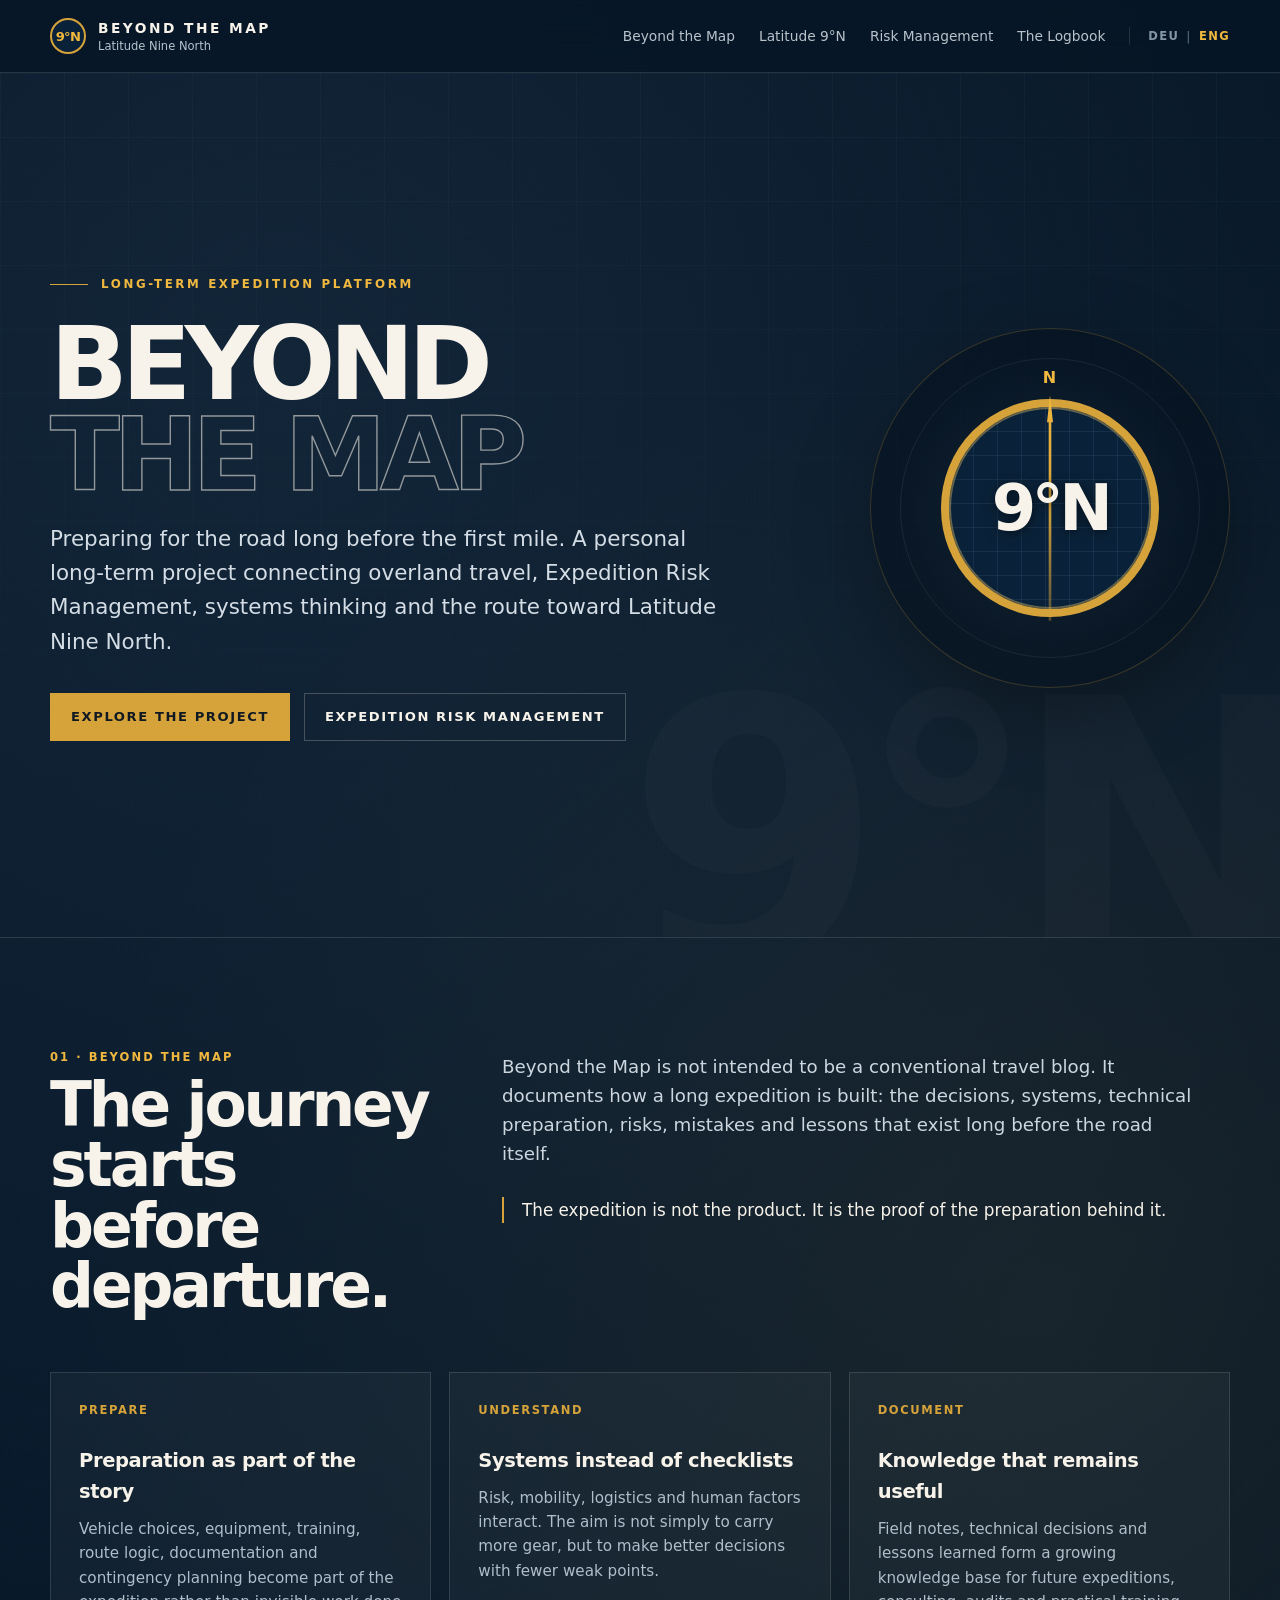
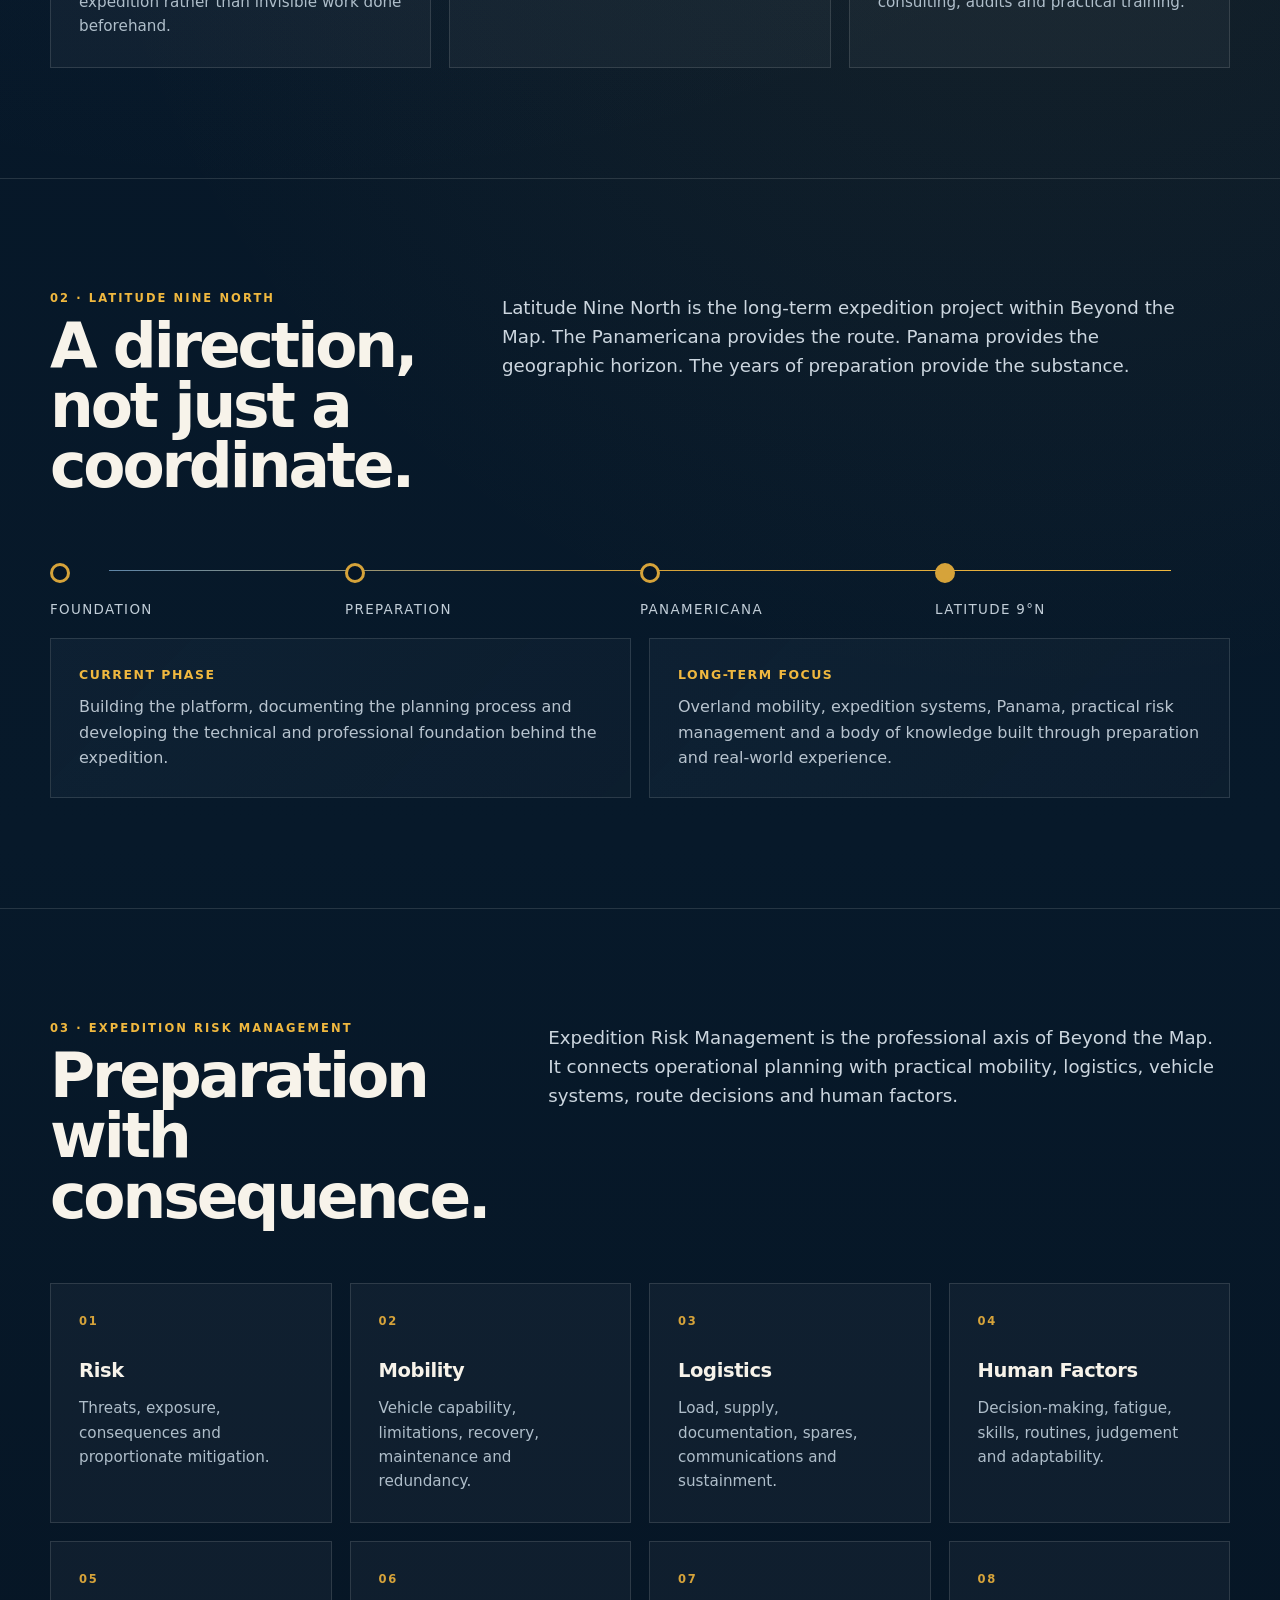
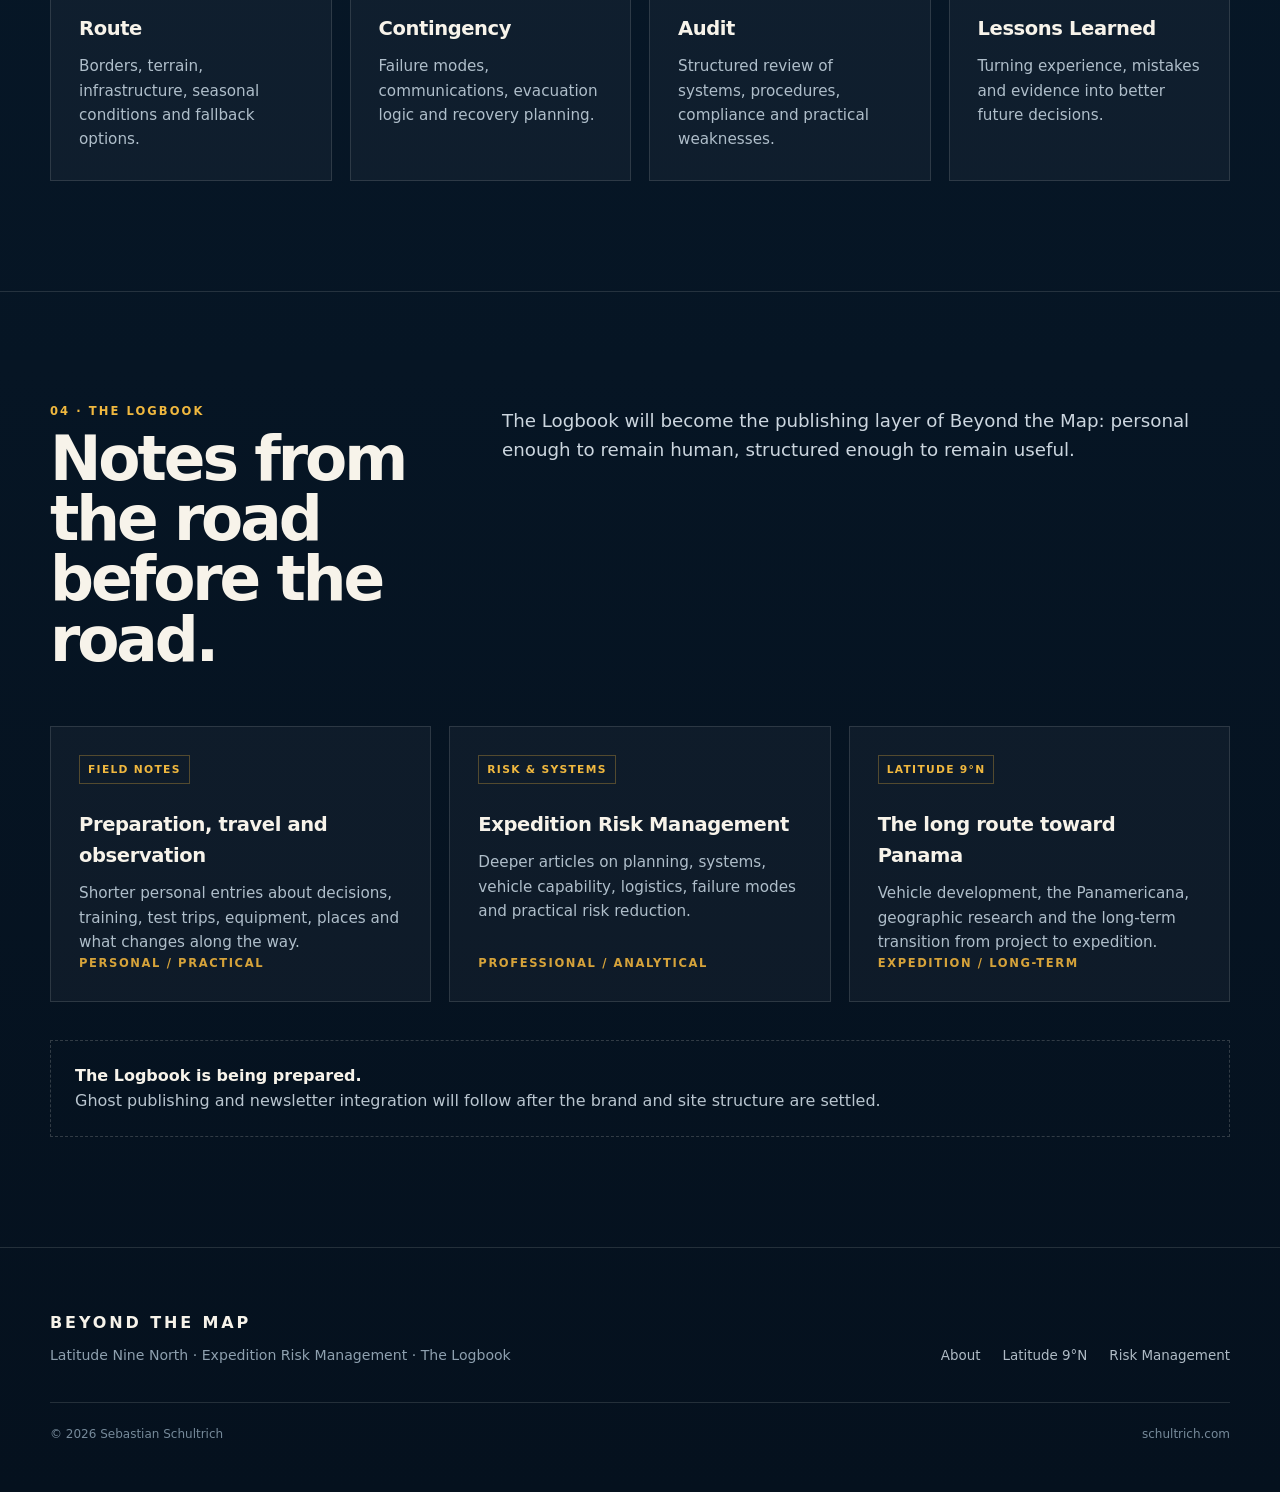
==== website/en/index.html @ 1f3957d1 "Launch multilingual website v0.3 Set German as the default language and add a complete English versi" ====
<!doctype html>
<html lang="en">
<head>
<meta charset="utf-8">
<meta name="viewport" content="width=device-width,initial-scale=1">
<meta name="description" content="Beyond the Map – Latitude Nine North. A long-term project about Expedition Risk Management, overland travel, preparation, systems and the road to Panama.">
<meta name="theme-color" content="#061525">
<title>Beyond the Map · Latitude Nine North</title>
<link rel="icon" href="../assets/icons/favicon.svg" type="image/svg+xml">
<link rel="alternate" hreflang="de" href="https://schultrich.com/">
<link rel="alternate" hreflang="en" href="https://schultrich.com/en/">
<link rel="alternate" hreflang="x-default" href="https://schultrich.com/">
<style>
:root{
  --navy:#061525; --blue:#0A2239; --blue-2:#102D49; --gold:#D6A33A;
  --gold-2:#F0B83F; --topo:#5E85A8; --white:#F7F3EA; --muted:#B8C4CF;
  --line:rgba(247,243,234,.13); --panel:rgba(255,255,255,.035);
  --shadow:0 24px 80px rgba(0,0,0,.28); --max:1180px;
}
*{box-sizing:border-box}
html{scroll-behavior:smooth}
body{margin:0;color:var(--white);background:
radial-gradient(circle at 22% 8%,rgba(94,133,168,.14),transparent 32%),
radial-gradient(circle at 82% 28%,rgba(214,163,58,.08),transparent 28%),
linear-gradient(180deg,var(--navy),#07192A 52%,#05111E);
font-family:Inter,ui-sans-serif,system-ui,-apple-system,BlinkMacSystemFont,"Segoe UI",sans-serif;
line-height:1.6;overflow-x:hidden}
a{color:inherit;text-decoration:none}
.shell{width:min(calc(100% - 40px),var(--max));margin:0 auto}
.site-header{position:sticky;top:0;z-index:20;backdrop-filter:blur(16px);
background:rgba(6,21,37,.78);border-bottom:1px solid var(--line)}
.nav{min-height:72px;display:flex;align-items:center;justify-content:space-between;gap:28px}
.brand{display:flex;align-items:center;gap:12px;min-width:max-content}
.brand-mark{width:36px;height:36px;border-radius:50%;border:2px solid var(--gold);
display:grid;place-items:center;color:var(--gold-2);font-weight:900;font-size:.82rem;
letter-spacing:-.05em;background:var(--blue)}
.brand-copy strong{display:block;font-size:.86rem;letter-spacing:.18em;text-transform:uppercase}
.brand-copy span{display:block;color:var(--muted);font-size:.72rem;margin-top:-2px}
.nav-right{display:flex;align-items:center;gap:24px}
.nav-links{display:flex;align-items:center;gap:24px;color:#D7DFE6;font-size:.86rem}
.nav-links a{opacity:.86}.nav-links a:hover{opacity:1;color:var(--gold-2)}
.lang-switch{display:flex;align-items:center;gap:7px;padding-left:18px;border-left:1px solid var(--line);
font-size:.72rem;font-weight:900;letter-spacing:.12em}
.lang-switch a{color:#8396A6}.lang-switch a:hover,.lang-switch a.active{color:var(--gold-2)}
.lang-switch span{color:#4A6073}
.hero{min-height:calc(100vh - 72px);display:grid;align-items:center;position:relative;
isolation:isolate;overflow:hidden;border-bottom:1px solid var(--line)}
.hero:before{content:"";position:absolute;inset:0;z-index:-2;background:
linear-gradient(rgba(94,133,168,.08) 1px,transparent 1px),
linear-gradient(90deg,rgba(94,133,168,.08) 1px,transparent 1px);
background-size:64px 64px;mask-image:linear-gradient(to bottom,rgba(0,0,0,.8),transparent 88%)}
.hero:after{content:"9°N";position:absolute;right:-.03em;bottom:-.23em;z-index:-1;
font-weight:900;letter-spacing:-.08em;font-size:clamp(9rem,29vw,27rem);line-height:1;
color:rgba(247,243,234,.018);user-select:none}
.hero-grid{display:grid;grid-template-columns:1.35fr .65fr;align-items:center;gap:72px;padding:92px 0 86px}
.eyebrow{display:flex;align-items:center;gap:13px;text-transform:uppercase;font-size:.74rem;
font-weight:800;letter-spacing:.22em;color:var(--gold-2)}
.eyebrow:before{content:"";width:38px;height:1px;background:var(--gold)}
h1{margin:24px 0 20px;max-width:900px;font-size:clamp(3.5rem,8vw,7.7rem);
line-height:.89;letter-spacing:-.065em;text-transform:uppercase;font-weight:900}
h1 span{display:block;color:transparent;-webkit-text-stroke:1.4px rgba(247,243,234,.56)}
.hero-lead{max-width:690px;color:#D4DDE5;font-size:clamp(1.06rem,1.7vw,1.34rem)}
.hero-actions{display:flex;gap:14px;flex-wrap:wrap;margin-top:34px}
.btn{min-height:48px;padding:0 20px;border:1px solid transparent;display:inline-flex;
align-items:center;justify-content:center;font-size:.82rem;font-weight:800;letter-spacing:.12em;
text-transform:uppercase;transition:.2s ease}
.btn-primary{background:var(--gold);color:#111A22}.btn-primary:hover{background:var(--gold-2);transform:translateY(-1px)}
.btn-ghost{border-color:rgba(247,243,234,.23);color:var(--white)}.btn-ghost:hover{border-color:var(--gold);color:var(--gold-2)}
.hero-card{justify-self:end;width:min(100%,360px);aspect-ratio:1;border:1px solid rgba(214,163,58,.22);
border-radius:50%;padding:28px;position:relative;display:grid;place-items:center;box-shadow:var(--shadow);
background:radial-gradient(circle at center,rgba(94,133,168,.12),transparent 62%),rgba(4,16,29,.54)}
.hero-card:before,.hero-card:after{content:"";position:absolute;border-radius:50%;inset:8%;
border:1px solid rgba(247,243,234,.07)} .hero-card:after{inset:22%}
.compass{position:relative;width:72%;aspect-ratio:1;border:8px solid var(--gold);border-radius:50%;
display:grid;place-items:center;color:var(--white);font-size:clamp(2.7rem,5vw,4.8rem);font-weight:900;
letter-spacing:-.07em;background:
linear-gradient(rgba(94,133,168,.14) 1px,transparent 1px),
linear-gradient(90deg,rgba(94,133,168,.14) 1px,transparent 1px),var(--blue);
background-size:24px 24px;box-shadow:0 0 0 2px rgba(240,194,90,.36) inset}
.compass:before{content:"N";position:absolute;top:-42px;color:var(--gold-2);font-size:1rem;letter-spacing:.08em}
.compass:after{content:"";position:absolute;width:6px;height:112%;
background:linear-gradient(var(--gold-2),var(--gold),rgba(214,163,58,.34));
clip-path:polygon(50% 0,100% 12%,72% 12%,72% 100%,28% 100%,28% 12%,0 12%);z-index:0}
.compass span{position:relative;z-index:1;text-shadow:0 2px 12px rgba(0,0,0,.5)}
section{padding:110px 0;border-bottom:1px solid var(--line)}
.section-head{display:grid;grid-template-columns:.7fr 1.3fr;gap:60px;margin-bottom:56px;align-items:start}
.kicker{color:var(--gold-2);text-transform:uppercase;letter-spacing:.18em;font-size:.72rem;font-weight:900}
h2{margin:9px 0 0;font-size:clamp(2.3rem,4.8vw,4.8rem);letter-spacing:-.05em;line-height:.98}
.section-intro{font-size:1.14rem;color:#CCD6DF;max-width:690px;margin:4px 0 0}
.quote{margin-top:28px;border-left:2px solid var(--gold);padding-left:18px;color:var(--white);font-size:1.05rem}
.story-grid,.risk-grid,.logbook-grid{display:grid;grid-template-columns:repeat(3,1fr);gap:18px}
.card{background:var(--panel);border:1px solid var(--line);padding:28px;min-height:220px;transition:.22s ease}
.card:hover{border-color:rgba(214,163,58,.38);background:rgba(255,255,255,.05);transform:translateY(-3px)}
.card-number{color:var(--gold);font-size:.72rem;font-weight:900;letter-spacing:.14em}
.card h3{margin:25px 0 10px;font-size:1.22rem;letter-spacing:-.02em}
.card p{margin:0;color:#AFBECA;font-size:.95rem}
.latitude{position:relative;overflow:hidden}
.latitude .route-line{margin-top:50px;display:grid;grid-template-columns:repeat(4,1fr);position:relative;gap:0}
.latitude .route-line:before{content:"";position:absolute;left:5%;right:5%;top:17px;height:1px;
background:linear-gradient(90deg,var(--topo),var(--gold),var(--gold-2))}
.waypoint{position:relative;padding-top:46px;color:#C2CED8;font-size:.84rem;letter-spacing:.1em;text-transform:uppercase}
.waypoint:before{content:"";position:absolute;top:10px;left:0;width:14px;height:14px;border-radius:50%;
background:var(--navy);border:3px solid var(--gold);z-index:2}
.waypoint:last-child:before{background:var(--gold)}
.risk-grid{grid-template-columns:repeat(4,1fr)} .risk-grid .card{min-height:180px}
.status{display:grid;grid-template-columns:1fr 1fr;gap:18px;margin-top:18px}
.status-panel{border:1px solid var(--line);padding:26px 28px;
background:linear-gradient(135deg,rgba(94,133,168,.07),rgba(255,255,255,.018))}
.status-panel strong{display:block;text-transform:uppercase;letter-spacing:.12em;font-size:.78rem;
color:var(--gold-2);margin-bottom:9px}.status-panel p{margin:0;color:#B8C4CF}
.logbook-grid .card{display:flex;flex-direction:column;justify-content:space-between;min-height:270px}
.tag{display:inline-flex;width:max-content;padding:5px 8px;border:1px solid rgba(214,163,58,.34);
color:var(--gold-2);font-size:.67rem;font-weight:800;letter-spacing:.12em;text-transform:uppercase}
.coming{margin-top:38px;padding:22px 24px;border:1px dashed rgba(247,243,234,.18);
display:flex;align-items:center;justify-content:space-between;gap:18px;color:#B9C5CF}.coming strong{color:var(--white)}
footer{padding:62px 0 48px}.footer-grid{display:grid;grid-template-columns:1.2fr .8fr;gap:40px;align-items:end}
.footer-title{font-weight:900;letter-spacing:.18em;text-transform:uppercase;font-size:1rem}
.footer-sub{margin-top:8px;color:#8EA0AF;font-size:.88rem}
.footer-links{display:flex;justify-content:flex-end;gap:22px;flex-wrap:wrap;color:#AFBBC5;font-size:.84rem}
.copyright{margin-top:36px;padding-top:22px;border-top:1px solid var(--line);color:#768A9A;font-size:.75rem;
display:flex;justify-content:space-between;gap:20px;flex-wrap:wrap}
@media(max-width:960px){
.nav-links{display:none}.hero-grid,.section-head,.footer-grid{grid-template-columns:1fr}.hero-grid{gap:42px}
.hero-card{justify-self:start;width:300px}.story-grid,.logbook-grid{grid-template-columns:1fr 1fr}
.risk-grid{grid-template-columns:1fr 1fr}.section-head{gap:20px}.footer-links{justify-content:flex-start}}
@media(max-width:620px){
.shell{width:min(calc(100% - 28px),var(--max))}.hero-grid{padding:68px 0}h1{font-size:3.6rem}.hero-card{width:230px}
.story-grid,.logbook-grid,.risk-grid,.status{grid-template-columns:1fr}.latitude .route-line{grid-template-columns:1fr;gap:18px}
.latitude .route-line:before{left:6px;right:auto;top:0;bottom:0;width:1px;height:auto;
background:linear-gradient(var(--topo),var(--gold),var(--gold-2))}
.waypoint{padding:0 0 0 36px;min-height:44px}.waypoint:before{left:0;top:3px}
section{padding:82px 0}.coming{align-items:flex-start;flex-direction:column}
.brand-copy span{display:none}.nav{gap:10px}.lang-switch{padding-left:10px}}
</style>
</head>
<body>
<header class="site-header"><div class="shell nav">
<a class="brand" href="#top" aria-label="Beyond the Map">
<div class="brand-mark">9°N</div><div class="brand-copy"><strong>Beyond the Map</strong><span>Latitude Nine North</span></div></a>
<div class="nav-right">
<nav class="nav-links">
<a href="#beyond">Beyond the Map</a><a href="#latitude">Latitude 9°N</a>
<a href="#risk">Risk Management</a><a href="#logbook">The Logbook</a>
</nav>
<div class="lang-switch" aria-label="Language">
<a class="" href="../">DEU</a><span>|</span>
<a class="active" href="./">ENG</a>
</div></div></div></header>

<main id="top">
<section class="hero"><div class="shell hero-grid">
<div><div class="eyebrow">Long-term expedition platform</div><h1>Beyond <span>the Map</span></h1>
<p class="hero-lead">Preparing for the road long before the first mile. A personal long-term project connecting overland travel, Expedition Risk Management, systems thinking and the route toward Latitude Nine North.</p><div class="hero-actions">
<a class="btn btn-primary" href="#latitude">Explore the project</a>
<a class="btn btn-ghost" href="#risk">Expedition Risk Management</a></div></div>
<div class="hero-card" aria-hidden="true"><div class="compass"><span>9°N</span></div></div>
</div></section>

<section id="beyond"><div class="shell">
<div class="section-head"><div><div class="kicker">01 · Beyond the Map</div><h2>The journey starts before departure.</h2></div>
<div><p class="section-intro">Beyond the Map is not intended to be a conventional travel blog. It documents how a long expedition is built: the decisions, systems, technical preparation, risks, mistakes and lessons that exist long before the road itself.</p><div class="quote">The expedition is not the product. It is the proof of the preparation behind it.</div></div></div>
<div class="story-grid"><article class="card"><div class="card-number">PREPARE</div><h3>Preparation as part of the story</h3><p>Vehicle choices, equipment, training, route logic, documentation and contingency planning become part of the expedition rather than invisible work done beforehand.</p></article>
<article class="card"><div class="card-number">UNDERSTAND</div><h3>Systems instead of checklists</h3><p>Risk, mobility, logistics and human factors interact. The aim is not simply to carry more gear, but to make better decisions with fewer weak points.</p></article>
<article class="card"><div class="card-number">DOCUMENT</div><h3>Knowledge that remains useful</h3><p>Field notes, technical decisions and lessons learned form a growing knowledge base for future expeditions, consulting, audits and practical training.</p></article></div></div></section>

<section id="latitude" class="latitude"><div class="shell">
<div class="section-head"><div><div class="kicker">02 · Latitude Nine North</div><h2>A direction, not just a coordinate.</h2></div>
<div><p class="section-intro">Latitude Nine North is the long-term expedition project within Beyond the Map. The Panamericana provides the route. Panama provides the geographic horizon. The years of preparation provide the substance.</p></div></div>
<div class="route-line"><div class="waypoint">Foundation</div>
<div class="waypoint">Preparation</div>
<div class="waypoint">Panamericana</div>
<div class="waypoint">Latitude 9°N</div></div>
<div class="status"><div class="status-panel"><strong>Current phase</strong><p>Building the platform, documenting the planning process and developing the technical and professional foundation behind the expedition.</p></div>
<div class="status-panel"><strong>Long-term focus</strong><p>Overland mobility, expedition systems, Panama, practical risk management and a body of knowledge built through preparation and real-world experience.</p></div></div>
</div></section>

<section id="risk"><div class="shell">
<div class="section-head"><div><div class="kicker">03 · Expedition Risk Management</div><h2>Preparation with consequence.</h2></div>
<div><p class="section-intro">Expedition Risk Management is the professional axis of Beyond the Map. It connects operational planning with practical mobility, logistics, vehicle systems, route decisions and human factors.</p></div></div>
<div class="risk-grid"><article class="card"><div class="card-number">01</div><h3>Risk</h3><p>Threats, exposure, consequences and proportionate mitigation.</p></article>
<article class="card"><div class="card-number">02</div><h3>Mobility</h3><p>Vehicle capability, limitations, recovery, maintenance and redundancy.</p></article>
<article class="card"><div class="card-number">03</div><h3>Logistics</h3><p>Load, supply, documentation, spares, communications and sustainment.</p></article>
<article class="card"><div class="card-number">04</div><h3>Human Factors</h3><p>Decision-making, fatigue, skills, routines, judgement and adaptability.</p></article>
<article class="card"><div class="card-number">05</div><h3>Route</h3><p>Borders, terrain, infrastructure, seasonal conditions and fallback options.</p></article>
<article class="card"><div class="card-number">06</div><h3>Contingency</h3><p>Failure modes, communications, evacuation logic and recovery planning.</p></article>
<article class="card"><div class="card-number">07</div><h3>Audit</h3><p>Structured review of systems, procedures, compliance and practical weaknesses.</p></article>
<article class="card"><div class="card-number">08</div><h3>Lessons Learned</h3><p>Turning experience, mistakes and evidence into better future decisions.</p></article></div></div></section>

<section id="logbook"><div class="shell">
<div class="section-head"><div><div class="kicker">04 · The Logbook</div><h2>Notes from the road before the road.</h2></div>
<div><p class="section-intro">The Logbook will become the publishing layer of Beyond the Map: personal enough to remain human, structured enough to remain useful.</p></div></div>
<div class="logbook-grid"><article class="card"><div><span class="tag">Field Notes</span><h3>Preparation, travel and observation</h3><p>Shorter personal entries about decisions, training, test trips, equipment, places and what changes along the way.</p></div><div class="card-number">PERSONAL / PRACTICAL</div></article>
<article class="card"><div><span class="tag">Risk & Systems</span><h3>Expedition Risk Management</h3><p>Deeper articles on planning, systems, vehicle capability, logistics, failure modes and practical risk reduction.</p></div><div class="card-number">PROFESSIONAL / ANALYTICAL</div></article>
<article class="card"><div><span class="tag">Latitude 9°N</span><h3>The long route toward Panama</h3><p>Vehicle development, the Panamericana, geographic research and the long-term transition from project to expedition.</p></div><div class="card-number">EXPEDITION / LONG-TERM</div></article></div>
<div class="coming"><div><strong>The Logbook is being prepared.</strong><br>Ghost publishing and newsletter integration will follow after the brand and site structure are settled.</div></div>
</div></section>
</main>

<footer><div class="shell"><div class="footer-grid">
<div><div class="footer-title">Beyond the Map</div><div class="footer-sub">Latitude Nine North · Expedition Risk Management · The Logbook</div></div>
<div class="footer-links"><a href="#beyond">About</a><a href="#latitude">Latitude 9°N</a><a href="#risk">Risk Management</a></div>
</div><div class="copyright"><span>© 2026 Sebastian Schultrich</span><span>schultrich.com</span></div></div></footer>
</body>
</html>
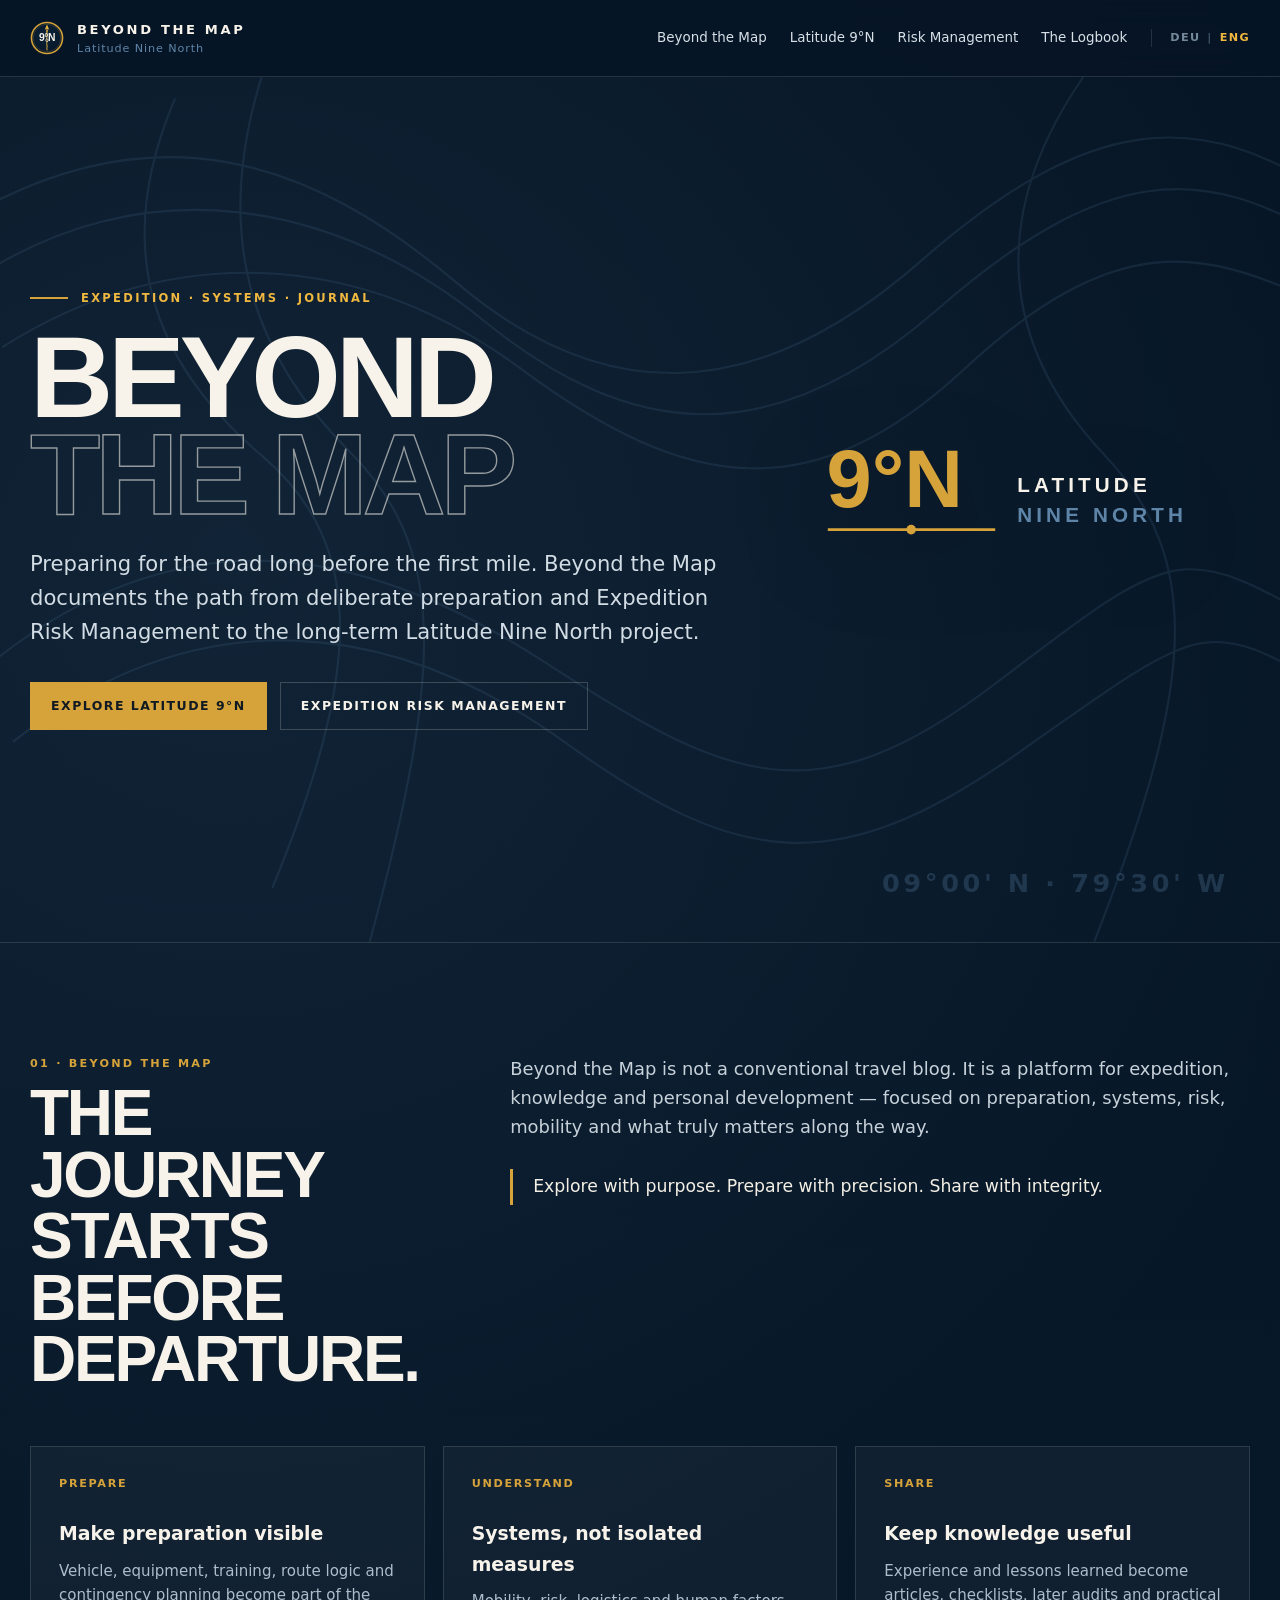
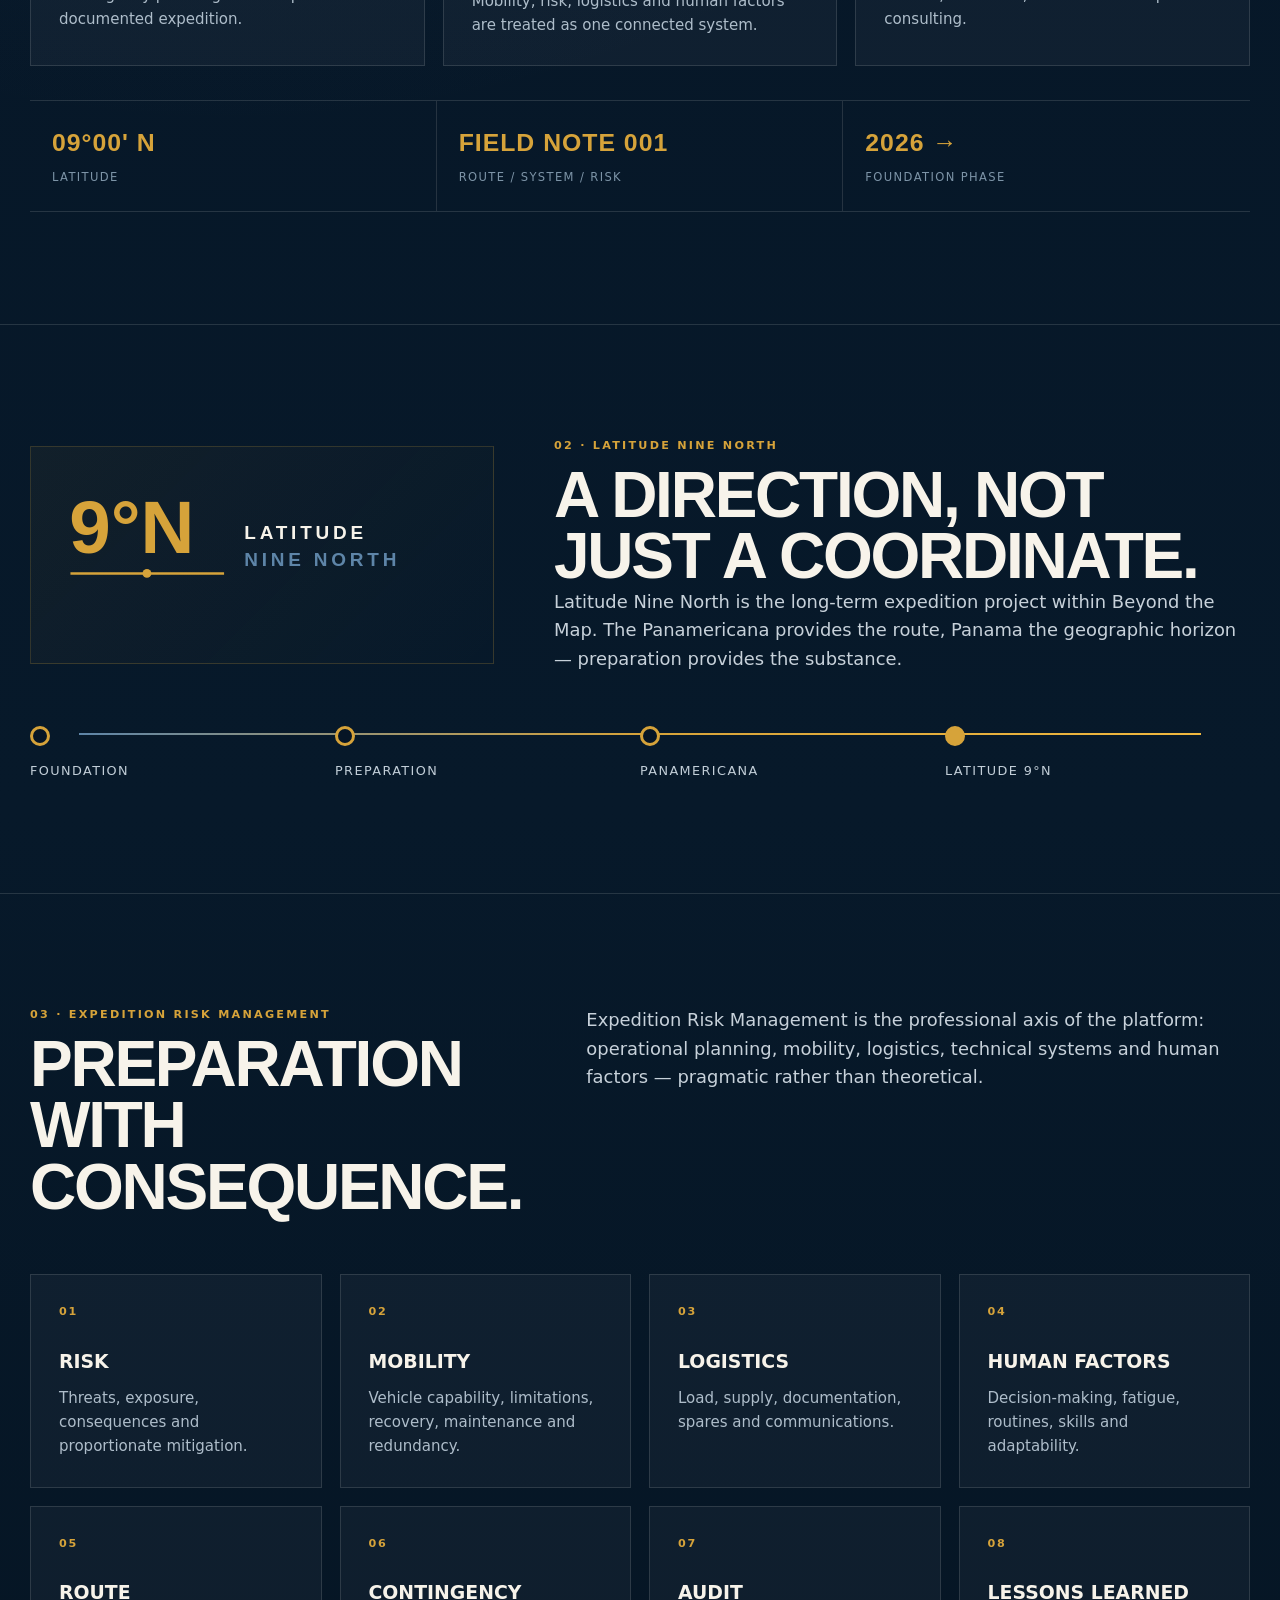
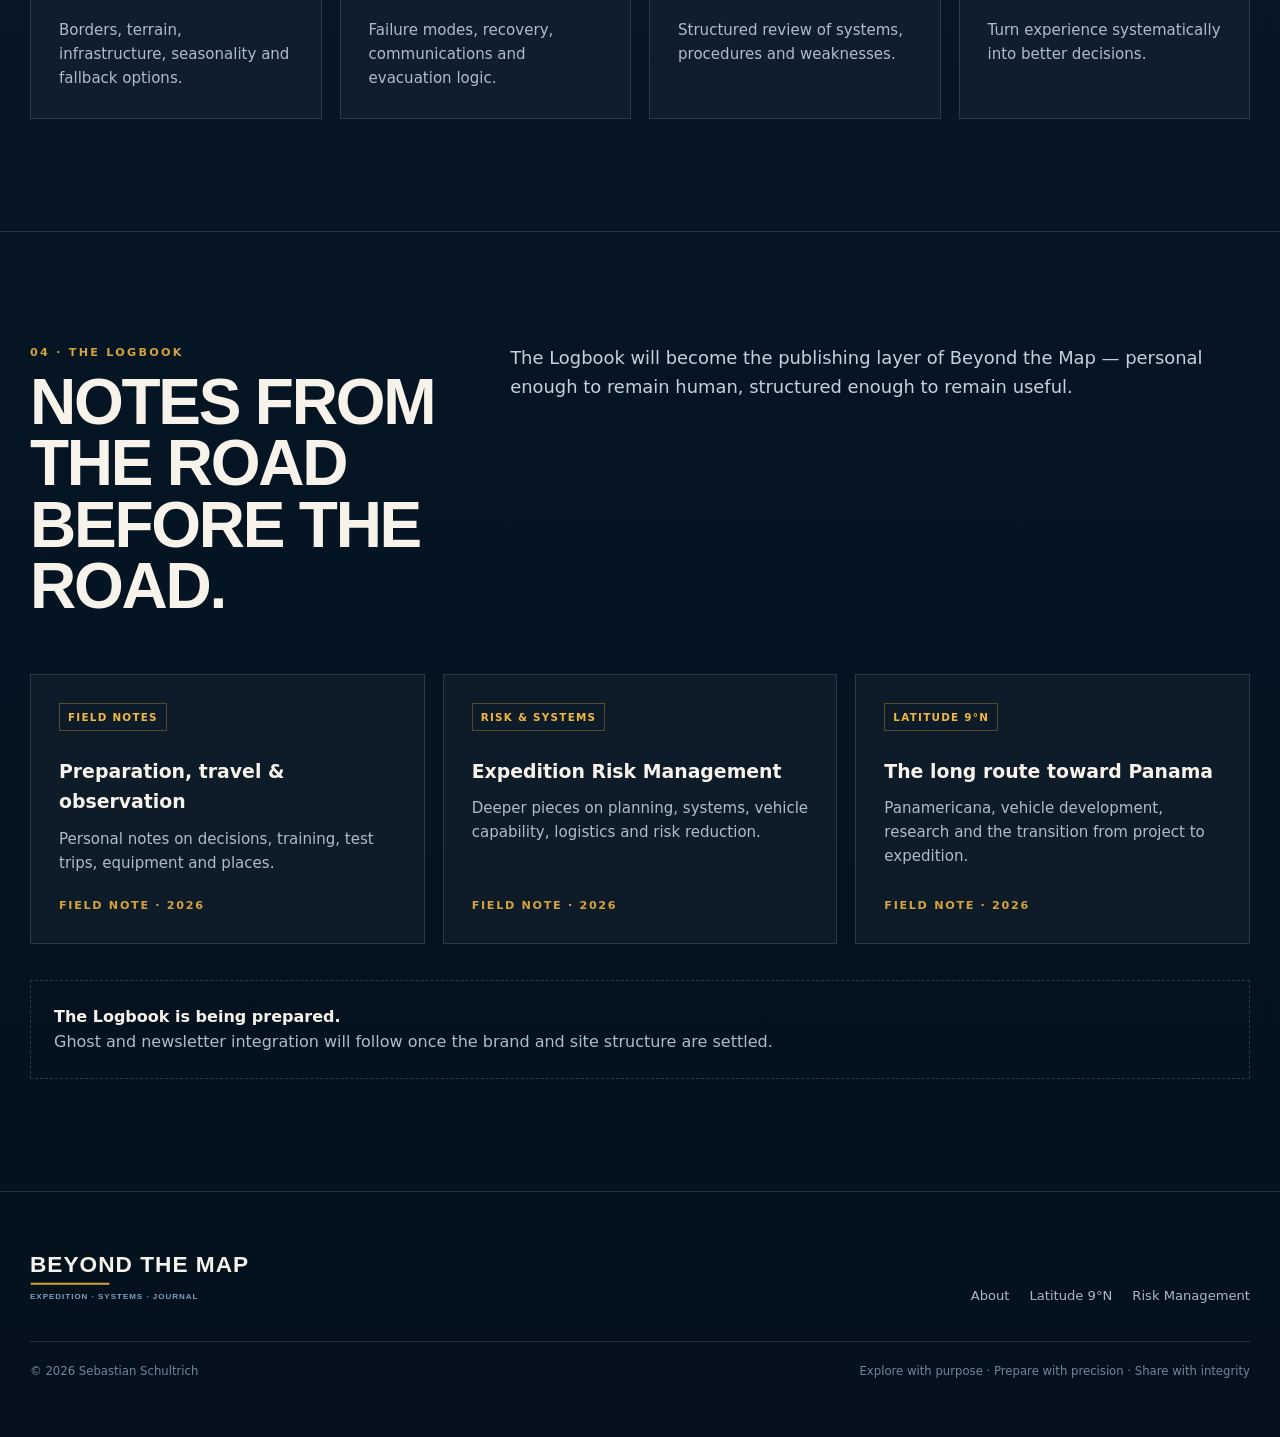
==== commit e328e523: "Launch Beyond the Map website v0.4.2 Apply multilingual brand design, Latitude Nine North identity, " ====
--- a/website/en/index.html
+++ b/website/en/index.html
@@ -1,204 +1,22 @@
-<!doctype html>
-<html lang="en">
-<head>
-<meta charset="utf-8">
-<meta name="viewport" content="width=device-width,initial-scale=1">
-<meta name="description" content="Beyond the Map – Latitude Nine North. A long-term project about Expedition Risk Management, overland travel, preparation, systems and the road to Panama.">
-<meta name="theme-color" content="#061525">
+<!doctype html><html lang="en"><head>
+<meta charset="utf-8"><meta name="viewport" content="width=device-width,initial-scale=1">
+<meta name="theme-color" content="#061525"><meta name="description" content="Beyond the Map · Latitude Nine North · Expedition Risk Management">
 <title>Beyond the Map · Latitude Nine North</title>
 <link rel="icon" href="../assets/icons/favicon.svg" type="image/svg+xml">
-<link rel="alternate" hreflang="de" href="https://schultrich.com/">
-<link rel="alternate" hreflang="en" href="https://schultrich.com/en/">
-<link rel="alternate" hreflang="x-default" href="https://schultrich.com/">
-<style>
-:root{
-  --navy:#061525; --blue:#0A2239; --blue-2:#102D49; --gold:#D6A33A;
-  --gold-2:#F0B83F; --topo:#5E85A8; --white:#F7F3EA; --muted:#B8C4CF;
-  --line:rgba(247,243,234,.13); --panel:rgba(255,255,255,.035);
-  --shadow:0 24px 80px rgba(0,0,0,.28); --max:1180px;
-}
-*{box-sizing:border-box}
-html{scroll-behavior:smooth}
-body{margin:0;color:var(--white);background:
-radial-gradient(circle at 22% 8%,rgba(94,133,168,.14),transparent 32%),
-radial-gradient(circle at 82% 28%,rgba(214,163,58,.08),transparent 28%),
-linear-gradient(180deg,var(--navy),#07192A 52%,#05111E);
-font-family:Inter,ui-sans-serif,system-ui,-apple-system,BlinkMacSystemFont,"Segoe UI",sans-serif;
-line-height:1.6;overflow-x:hidden}
-a{color:inherit;text-decoration:none}
-.shell{width:min(calc(100% - 40px),var(--max));margin:0 auto}
-.site-header{position:sticky;top:0;z-index:20;backdrop-filter:blur(16px);
-background:rgba(6,21,37,.78);border-bottom:1px solid var(--line)}
-.nav{min-height:72px;display:flex;align-items:center;justify-content:space-between;gap:28px}
-.brand{display:flex;align-items:center;gap:12px;min-width:max-content}
-.brand-mark{width:36px;height:36px;border-radius:50%;border:2px solid var(--gold);
-display:grid;place-items:center;color:var(--gold-2);font-weight:900;font-size:.82rem;
-letter-spacing:-.05em;background:var(--blue)}
-.brand-copy strong{display:block;font-size:.86rem;letter-spacing:.18em;text-transform:uppercase}
-.brand-copy span{display:block;color:var(--muted);font-size:.72rem;margin-top:-2px}
-.nav-right{display:flex;align-items:center;gap:24px}
-.nav-links{display:flex;align-items:center;gap:24px;color:#D7DFE6;font-size:.86rem}
-.nav-links a{opacity:.86}.nav-links a:hover{opacity:1;color:var(--gold-2)}
-.lang-switch{display:flex;align-items:center;gap:7px;padding-left:18px;border-left:1px solid var(--line);
-font-size:.72rem;font-weight:900;letter-spacing:.12em}
-.lang-switch a{color:#8396A6}.lang-switch a:hover,.lang-switch a.active{color:var(--gold-2)}
-.lang-switch span{color:#4A6073}
-.hero{min-height:calc(100vh - 72px);display:grid;align-items:center;position:relative;
-isolation:isolate;overflow:hidden;border-bottom:1px solid var(--line)}
-.hero:before{content:"";position:absolute;inset:0;z-index:-2;background:
-linear-gradient(rgba(94,133,168,.08) 1px,transparent 1px),
-linear-gradient(90deg,rgba(94,133,168,.08) 1px,transparent 1px);
-background-size:64px 64px;mask-image:linear-gradient(to bottom,rgba(0,0,0,.8),transparent 88%)}
-.hero:after{content:"9°N";position:absolute;right:-.03em;bottom:-.23em;z-index:-1;
-font-weight:900;letter-spacing:-.08em;font-size:clamp(9rem,29vw,27rem);line-height:1;
-color:rgba(247,243,234,.018);user-select:none}
-.hero-grid{display:grid;grid-template-columns:1.35fr .65fr;align-items:center;gap:72px;padding:92px 0 86px}
-.eyebrow{display:flex;align-items:center;gap:13px;text-transform:uppercase;font-size:.74rem;
-font-weight:800;letter-spacing:.22em;color:var(--gold-2)}
-.eyebrow:before{content:"";width:38px;height:1px;background:var(--gold)}
-h1{margin:24px 0 20px;max-width:900px;font-size:clamp(3.5rem,8vw,7.7rem);
-line-height:.89;letter-spacing:-.065em;text-transform:uppercase;font-weight:900}
-h1 span{display:block;color:transparent;-webkit-text-stroke:1.4px rgba(247,243,234,.56)}
-.hero-lead{max-width:690px;color:#D4DDE5;font-size:clamp(1.06rem,1.7vw,1.34rem)}
-.hero-actions{display:flex;gap:14px;flex-wrap:wrap;margin-top:34px}
-.btn{min-height:48px;padding:0 20px;border:1px solid transparent;display:inline-flex;
-align-items:center;justify-content:center;font-size:.82rem;font-weight:800;letter-spacing:.12em;
-text-transform:uppercase;transition:.2s ease}
-.btn-primary{background:var(--gold);color:#111A22}.btn-primary:hover{background:var(--gold-2);transform:translateY(-1px)}
-.btn-ghost{border-color:rgba(247,243,234,.23);color:var(--white)}.btn-ghost:hover{border-color:var(--gold);color:var(--gold-2)}
-.hero-card{justify-self:end;width:min(100%,360px);aspect-ratio:1;border:1px solid rgba(214,163,58,.22);
-border-radius:50%;padding:28px;position:relative;display:grid;place-items:center;box-shadow:var(--shadow);
-background:radial-gradient(circle at center,rgba(94,133,168,.12),transparent 62%),rgba(4,16,29,.54)}
-.hero-card:before,.hero-card:after{content:"";position:absolute;border-radius:50%;inset:8%;
-border:1px solid rgba(247,243,234,.07)} .hero-card:after{inset:22%}
-.compass{position:relative;width:72%;aspect-ratio:1;border:8px solid var(--gold);border-radius:50%;
-display:grid;place-items:center;color:var(--white);font-size:clamp(2.7rem,5vw,4.8rem);font-weight:900;
-letter-spacing:-.07em;background:
-linear-gradient(rgba(94,133,168,.14) 1px,transparent 1px),
-linear-gradient(90deg,rgba(94,133,168,.14) 1px,transparent 1px),var(--blue);
-background-size:24px 24px;box-shadow:0 0 0 2px rgba(240,194,90,.36) inset}
-.compass:before{content:"N";position:absolute;top:-42px;color:var(--gold-2);font-size:1rem;letter-spacing:.08em}
-.compass:after{content:"";position:absolute;width:6px;height:112%;
-background:linear-gradient(var(--gold-2),var(--gold),rgba(214,163,58,.34));
-clip-path:polygon(50% 0,100% 12%,72% 12%,72% 100%,28% 100%,28% 12%,0 12%);z-index:0}
-.compass span{position:relative;z-index:1;text-shadow:0 2px 12px rgba(0,0,0,.5)}
-section{padding:110px 0;border-bottom:1px solid var(--line)}
-.section-head{display:grid;grid-template-columns:.7fr 1.3fr;gap:60px;margin-bottom:56px;align-items:start}
-.kicker{color:var(--gold-2);text-transform:uppercase;letter-spacing:.18em;font-size:.72rem;font-weight:900}
-h2{margin:9px 0 0;font-size:clamp(2.3rem,4.8vw,4.8rem);letter-spacing:-.05em;line-height:.98}
-.section-intro{font-size:1.14rem;color:#CCD6DF;max-width:690px;margin:4px 0 0}
-.quote{margin-top:28px;border-left:2px solid var(--gold);padding-left:18px;color:var(--white);font-size:1.05rem}
-.story-grid,.risk-grid,.logbook-grid{display:grid;grid-template-columns:repeat(3,1fr);gap:18px}
-.card{background:var(--panel);border:1px solid var(--line);padding:28px;min-height:220px;transition:.22s ease}
-.card:hover{border-color:rgba(214,163,58,.38);background:rgba(255,255,255,.05);transform:translateY(-3px)}
-.card-number{color:var(--gold);font-size:.72rem;font-weight:900;letter-spacing:.14em}
-.card h3{margin:25px 0 10px;font-size:1.22rem;letter-spacing:-.02em}
-.card p{margin:0;color:#AFBECA;font-size:.95rem}
-.latitude{position:relative;overflow:hidden}
-.latitude .route-line{margin-top:50px;display:grid;grid-template-columns:repeat(4,1fr);position:relative;gap:0}
-.latitude .route-line:before{content:"";position:absolute;left:5%;right:5%;top:17px;height:1px;
-background:linear-gradient(90deg,var(--topo),var(--gold),var(--gold-2))}
-.waypoint{position:relative;padding-top:46px;color:#C2CED8;font-size:.84rem;letter-spacing:.1em;text-transform:uppercase}
-.waypoint:before{content:"";position:absolute;top:10px;left:0;width:14px;height:14px;border-radius:50%;
-background:var(--navy);border:3px solid var(--gold);z-index:2}
-.waypoint:last-child:before{background:var(--gold)}
-.risk-grid{grid-template-columns:repeat(4,1fr)} .risk-grid .card{min-height:180px}
-.status{display:grid;grid-template-columns:1fr 1fr;gap:18px;margin-top:18px}
-.status-panel{border:1px solid var(--line);padding:26px 28px;
-background:linear-gradient(135deg,rgba(94,133,168,.07),rgba(255,255,255,.018))}
-.status-panel strong{display:block;text-transform:uppercase;letter-spacing:.12em;font-size:.78rem;
-color:var(--gold-2);margin-bottom:9px}.status-panel p{margin:0;color:#B8C4CF}
-.logbook-grid .card{display:flex;flex-direction:column;justify-content:space-between;min-height:270px}
-.tag{display:inline-flex;width:max-content;padding:5px 8px;border:1px solid rgba(214,163,58,.34);
-color:var(--gold-2);font-size:.67rem;font-weight:800;letter-spacing:.12em;text-transform:uppercase}
-.coming{margin-top:38px;padding:22px 24px;border:1px dashed rgba(247,243,234,.18);
-display:flex;align-items:center;justify-content:space-between;gap:18px;color:#B9C5CF}.coming strong{color:var(--white)}
-footer{padding:62px 0 48px}.footer-grid{display:grid;grid-template-columns:1.2fr .8fr;gap:40px;align-items:end}
-.footer-title{font-weight:900;letter-spacing:.18em;text-transform:uppercase;font-size:1rem}
-.footer-sub{margin-top:8px;color:#8EA0AF;font-size:.88rem}
-.footer-links{display:flex;justify-content:flex-end;gap:22px;flex-wrap:wrap;color:#AFBBC5;font-size:.84rem}
-.copyright{margin-top:36px;padding-top:22px;border-top:1px solid var(--line);color:#768A9A;font-size:.75rem;
-display:flex;justify-content:space-between;gap:20px;flex-wrap:wrap}
-@media(max-width:960px){
-.nav-links{display:none}.hero-grid,.section-head,.footer-grid{grid-template-columns:1fr}.hero-grid{gap:42px}
-.hero-card{justify-self:start;width:300px}.story-grid,.logbook-grid{grid-template-columns:1fr 1fr}
-.risk-grid{grid-template-columns:1fr 1fr}.section-head{gap:20px}.footer-links{justify-content:flex-start}}
-@media(max-width:620px){
-.shell{width:min(calc(100% - 28px),var(--max))}.hero-grid{padding:68px 0}h1{font-size:3.6rem}.hero-card{width:230px}
-.story-grid,.logbook-grid,.risk-grid,.status{grid-template-columns:1fr}.latitude .route-line{grid-template-columns:1fr;gap:18px}
-.latitude .route-line:before{left:6px;right:auto;top:0;bottom:0;width:1px;height:auto;
-background:linear-gradient(var(--topo),var(--gold),var(--gold-2))}
-.waypoint{padding:0 0 0 36px;min-height:44px}.waypoint:before{left:0;top:3px}
-section{padding:82px 0}.coming{align-items:flex-start;flex-direction:column}
-.brand-copy span{display:none}.nav{gap:10px}.lang-switch{padding-left:10px}}
-</style>
-</head>
-<body>
+<link rel="stylesheet" href="../assets/css/style.css">
+<link rel="alternate" hreflang="de" href="https://schultrich.com/"><link rel="alternate" hreflang="en" href="https://schultrich.com/en/"><link rel="alternate" hreflang="x-default" href="https://schultrich.com/">
+</head><body>
 <header class="site-header"><div class="shell nav">
-<a class="brand" href="#top" aria-label="Beyond the Map">
-<div class="brand-mark">9°N</div><div class="brand-copy"><strong>Beyond the Map</strong><span>Latitude Nine North</span></div></a>
-<div class="nav-right">
-<nav class="nav-links">
-<a href="#beyond">Beyond the Map</a><a href="#latitude">Latitude 9°N</a>
-<a href="#risk">Risk Management</a><a href="#logbook">The Logbook</a>
-</nav>
-<div class="lang-switch" aria-label="Language">
-<a class="" href="../">DEU</a><span>|</span>
-<a class="active" href="./">ENG</a>
-</div></div></div></header>
-
+<a class="brand-mini" href="#top"><img src="../assets/icons/favicon.svg" alt=""><div><strong>BEYOND THE MAP</strong><small>Latitude Nine North</small></div></a>
+<div class="nav-right"><nav class="nav-links"><a href="#beyond">Beyond the Map</a><a href="#latitude">Latitude 9°N</a><a href="#risk">Risk Management</a><a href="#logbook">The Logbook</a></nav>
+<div class="lang"><a class="" href="../">DEU</a><span>|</span><a class="active" href="./">ENG</a></div></div>
+</div></header>
 <main id="top">
-<section class="hero"><div class="shell hero-grid">
-<div><div class="eyebrow">Long-term expedition platform</div><h1>Beyond <span>the Map</span></h1>
-<p class="hero-lead">Preparing for the road long before the first mile. A personal long-term project connecting overland travel, Expedition Risk Management, systems thinking and the route toward Latitude Nine North.</p><div class="hero-actions">
-<a class="btn btn-primary" href="#latitude">Explore the project</a>
-<a class="btn btn-ghost" href="#risk">Expedition Risk Management</a></div></div>
-<div class="hero-card" aria-hidden="true"><div class="compass"><span>9°N</span></div></div>
-</div></section>
-
-<section id="beyond"><div class="shell">
-<div class="section-head"><div><div class="kicker">01 · Beyond the Map</div><h2>The journey starts before departure.</h2></div>
-<div><p class="section-intro">Beyond the Map is not intended to be a conventional travel blog. It documents how a long expedition is built: the decisions, systems, technical preparation, risks, mistakes and lessons that exist long before the road itself.</p><div class="quote">The expedition is not the product. It is the proof of the preparation behind it.</div></div></div>
-<div class="story-grid"><article class="card"><div class="card-number">PREPARE</div><h3>Preparation as part of the story</h3><p>Vehicle choices, equipment, training, route logic, documentation and contingency planning become part of the expedition rather than invisible work done beforehand.</p></article>
-<article class="card"><div class="card-number">UNDERSTAND</div><h3>Systems instead of checklists</h3><p>Risk, mobility, logistics and human factors interact. The aim is not simply to carry more gear, but to make better decisions with fewer weak points.</p></article>
-<article class="card"><div class="card-number">DOCUMENT</div><h3>Knowledge that remains useful</h3><p>Field notes, technical decisions and lessons learned form a growing knowledge base for future expeditions, consulting, audits and practical training.</p></article></div></div></section>
-
-<section id="latitude" class="latitude"><div class="shell">
-<div class="section-head"><div><div class="kicker">02 · Latitude Nine North</div><h2>A direction, not just a coordinate.</h2></div>
-<div><p class="section-intro">Latitude Nine North is the long-term expedition project within Beyond the Map. The Panamericana provides the route. Panama provides the geographic horizon. The years of preparation provide the substance.</p></div></div>
-<div class="route-line"><div class="waypoint">Foundation</div>
-<div class="waypoint">Preparation</div>
-<div class="waypoint">Panamericana</div>
-<div class="waypoint">Latitude 9°N</div></div>
-<div class="status"><div class="status-panel"><strong>Current phase</strong><p>Building the platform, documenting the planning process and developing the technical and professional foundation behind the expedition.</p></div>
-<div class="status-panel"><strong>Long-term focus</strong><p>Overland mobility, expedition systems, Panama, practical risk management and a body of knowledge built through preparation and real-world experience.</p></div></div>
-</div></section>
-
-<section id="risk"><div class="shell">
-<div class="section-head"><div><div class="kicker">03 · Expedition Risk Management</div><h2>Preparation with consequence.</h2></div>
-<div><p class="section-intro">Expedition Risk Management is the professional axis of Beyond the Map. It connects operational planning with practical mobility, logistics, vehicle systems, route decisions and human factors.</p></div></div>
-<div class="risk-grid"><article class="card"><div class="card-number">01</div><h3>Risk</h3><p>Threats, exposure, consequences and proportionate mitigation.</p></article>
-<article class="card"><div class="card-number">02</div><h3>Mobility</h3><p>Vehicle capability, limitations, recovery, maintenance and redundancy.</p></article>
-<article class="card"><div class="card-number">03</div><h3>Logistics</h3><p>Load, supply, documentation, spares, communications and sustainment.</p></article>
-<article class="card"><div class="card-number">04</div><h3>Human Factors</h3><p>Decision-making, fatigue, skills, routines, judgement and adaptability.</p></article>
-<article class="card"><div class="card-number">05</div><h3>Route</h3><p>Borders, terrain, infrastructure, seasonal conditions and fallback options.</p></article>
-<article class="card"><div class="card-number">06</div><h3>Contingency</h3><p>Failure modes, communications, evacuation logic and recovery planning.</p></article>
-<article class="card"><div class="card-number">07</div><h3>Audit</h3><p>Structured review of systems, procedures, compliance and practical weaknesses.</p></article>
-<article class="card"><div class="card-number">08</div><h3>Lessons Learned</h3><p>Turning experience, mistakes and evidence into better future decisions.</p></article></div></div></section>
-
-<section id="logbook"><div class="shell">
-<div class="section-head"><div><div class="kicker">04 · The Logbook</div><h2>Notes from the road before the road.</h2></div>
-<div><p class="section-intro">The Logbook will become the publishing layer of Beyond the Map: personal enough to remain human, structured enough to remain useful.</p></div></div>
-<div class="logbook-grid"><article class="card"><div><span class="tag">Field Notes</span><h3>Preparation, travel and observation</h3><p>Shorter personal entries about decisions, training, test trips, equipment, places and what changes along the way.</p></div><div class="card-number">PERSONAL / PRACTICAL</div></article>
-<article class="card"><div><span class="tag">Risk & Systems</span><h3>Expedition Risk Management</h3><p>Deeper articles on planning, systems, vehicle capability, logistics, failure modes and practical risk reduction.</p></div><div class="card-number">PROFESSIONAL / ANALYTICAL</div></article>
-<article class="card"><div><span class="tag">Latitude 9°N</span><h3>The long route toward Panama</h3><p>Vehicle development, the Panamericana, geographic research and the long-term transition from project to expedition.</p></div><div class="card-number">EXPEDITION / LONG-TERM</div></article></div>
-<div class="coming"><div><strong>The Logbook is being prepared.</strong><br>Ghost publishing and newsletter integration will follow after the brand and site structure are settled.</div></div>
-</div></section>
+<section class="hero"><div class="shell hero-grid"><div><div class="eyebrow">Expedition · Systems · Journal</div><h1>BEYOND <span>THE MAP</span></h1><p class="hero-lead">Preparing for the road long before the first mile. Beyond the Map documents the path from deliberate preparation and Expedition Risk Management to the long-term Latitude Nine North project.</p><div class="actions"><a class="btn primary" href="#latitude">Explore Latitude 9°N</a><a class="btn" href="#risk">Expedition Risk Management</a></div></div><div class="hero-brand"><img src="../assets/logos/latitude-nine-north.svg" alt="Latitude Nine North"></div></div></section>
+<section id="beyond"><div class="shell"><div class="section-head"><div><div class="kicker">01 · Beyond the Map</div><h2>The journey starts before departure.</h2></div><div><p class="section-intro">Beyond the Map is not a conventional travel blog. It is a platform for expedition, knowledge and personal development — focused on preparation, systems, risk, mobility and what truly matters along the way.</p><div class="quote">Explore with purpose. Prepare with precision. Share with integrity.</div></div></div><div class="cards"><article class="card"><div class="label">PREPARE</div><h3>Make preparation visible</h3><p>Vehicle, equipment, training, route logic and contingency planning become part of the documented expedition.</p></article><article class="card"><div class="label">UNDERSTAND</div><h3>Systems, not isolated measures</h3><p>Mobility, risk, logistics and human factors are treated as one connected system.</p></article><article class="card"><div class="label">SHARE</div><h3>Keep knowledge useful</h3><p>Experience and lessons learned become articles, checklists, later audits and practical consulting.</p></article></div><div class="coord-strip"><div class="coord"><strong>09°00' N</strong><span>Latitude</span></div><div class="coord"><strong>FIELD NOTE 001</strong><span>Route / System / Risk</span></div><div class="coord"><strong>2026 →</strong><span>Foundation phase</span></div></div></div></section>
+<section id="latitude"><div class="shell"><div class="latitude-hero"><div class="latitude-logo"><img src="../assets/logos/latitude-nine-north.svg" alt="Latitude Nine North"></div><div><div class="kicker">02 · Latitude Nine North</div><h2>A direction, not just a coordinate.</h2><p class="section-intro">Latitude Nine North is the long-term expedition project within Beyond the Map. The Panamericana provides the route, Panama the geographic horizon — preparation provides the substance.</p></div></div><div class="route"><div class="point">Foundation</div><div class="point">Preparation</div><div class="point">Panamericana</div><div class="point">Latitude 9°N</div></div></div></section>
+<section id="risk"><div class="shell"><div class="section-head"><div><div class="kicker">03 · Expedition Risk Management</div><h2>Preparation with consequence.</h2></div><div><p class="section-intro">Expedition Risk Management is the professional axis of the platform: operational planning, mobility, logistics, technical systems and human factors — pragmatic rather than theoretical.</p></div></div><div class="risk-grid"><article class="card"><div class="label">01</div><h3>RISK</h3><p>Threats, exposure, consequences and proportionate mitigation.</p></article><article class="card"><div class="label">02</div><h3>MOBILITY</h3><p>Vehicle capability, limitations, recovery, maintenance and redundancy.</p></article><article class="card"><div class="label">03</div><h3>LOGISTICS</h3><p>Load, supply, documentation, spares and communications.</p></article><article class="card"><div class="label">04</div><h3>HUMAN FACTORS</h3><p>Decision-making, fatigue, routines, skills and adaptability.</p></article><article class="card"><div class="label">05</div><h3>ROUTE</h3><p>Borders, terrain, infrastructure, seasonality and fallback options.</p></article><article class="card"><div class="label">06</div><h3>CONTINGENCY</h3><p>Failure modes, recovery, communications and evacuation logic.</p></article><article class="card"><div class="label">07</div><h3>AUDIT</h3><p>Structured review of systems, procedures and weaknesses.</p></article><article class="card"><div class="label">08</div><h3>LESSONS LEARNED</h3><p>Turn experience systematically into better decisions.</p></article></div></div></section>
+<section id="logbook"><div class="shell"><div class="section-head"><div><div class="kicker">04 · The Logbook</div><h2>Notes from the road before the road.</h2></div><div><p class="section-intro">The Logbook will become the publishing layer of Beyond the Map — personal enough to remain human, structured enough to remain useful.</p></div></div><div class="log-grid"><article class="card"><div><span class="tag">FIELD NOTES</span><h3>Preparation, travel & observation</h3><p>Personal notes on decisions, training, test trips, equipment and places.</p></div><div class="label">FIELD NOTE · 2026</div></article><article class="card"><div><span class="tag">RISK & SYSTEMS</span><h3>Expedition Risk Management</h3><p>Deeper pieces on planning, systems, vehicle capability, logistics and risk reduction.</p></div><div class="label">FIELD NOTE · 2026</div></article><article class="card"><div><span class="tag">LATITUDE 9°N</span><h3>The long route toward Panama</h3><p>Panamericana, vehicle development, research and the transition from project to expedition.</p></div><div class="label">FIELD NOTE · 2026</div></article></div><div class="coming"><strong>The Logbook is being prepared.</strong><br>Ghost and newsletter integration will follow once the brand and site structure are settled.</div></div></section>
 </main>
-
-<footer><div class="shell"><div class="footer-grid">
-<div><div class="footer-title">Beyond the Map</div><div class="footer-sub">Latitude Nine North · Expedition Risk Management · The Logbook</div></div>
-<div class="footer-links"><a href="#beyond">About</a><a href="#latitude">Latitude 9°N</a><a href="#risk">Risk Management</a></div>
-</div><div class="copyright"><span>© 2026 Sebastian Schultrich</span><span>schultrich.com</span></div></div></footer>
-</body>
-</html>+<footer><div class="shell"><div class="footer-top"><div class="footer-wordmark"><img src="../assets/logos/beyond-the-map-wordmark.svg" alt="Beyond the Map"></div><div class="footer-links"><a href="#beyond">About</a><a href="#latitude">Latitude 9°N</a><a href="#risk">Risk Management</a></div></div><div class="footer-bottom"><span>© 2026 Sebastian Schultrich</span><span>Explore with purpose · Prepare with precision · Share with integrity</span></div></div></footer>
+</body></html>
--- a/website/assets/css/style.css
+++ b/website/assets/css/style.css
@@ -0,0 +1,11 @@
+
+:root{--midnight:#061525;--expedition:#0A2239;--deep:#102D49;--gold:#D6A33A;--signal:#F0B83F;--topo:#5E85A8;--warm:#F7F3EA;--muted:#AAB9C6;--line:rgba(247,243,234,.13);--panel:rgba(255,255,255,.035);--max:1220px}
+*{box-sizing:border-box}html{scroll-behavior:smooth}body{margin:0;background:radial-gradient(circle at 18% 12%,rgba(94,133,168,.12),transparent 28%),linear-gradient(180deg,var(--midnight),#07192a 52%,#04111d);color:var(--warm);font-family:Inter,ui-sans-serif,system-ui,-apple-system,BlinkMacSystemFont,"Segoe UI",sans-serif;line-height:1.6}a{color:inherit;text-decoration:none}img{display:block;max-width:100%}.shell{width:min(calc(100% - 42px),var(--max));margin:auto}.site-header{position:sticky;top:0;z-index:30;background:rgba(6,21,37,.84);backdrop-filter:blur(16px);border-bottom:1px solid var(--line)}.nav{min-height:76px;display:flex;align-items:center;justify-content:space-between;gap:25px}.brand-mini{display:flex;align-items:center;gap:13px}.brand-mini img{width:34px;height:34px}.brand-mini strong{display:block;font-size:.82rem;letter-spacing:.2em}.brand-mini small{display:block;color:var(--topo);font-size:.7rem;letter-spacing:.08em}.nav-right{display:flex;align-items:center;gap:24px}.nav-links{display:flex;gap:23px;color:#d7e0e7;font-size:.84rem}.nav-links a:hover{color:var(--signal)}.lang{display:flex;gap:7px;padding-left:18px;border-left:1px solid var(--line);font-size:.7rem;font-weight:900;letter-spacing:.12em}.lang a{color:#758b9d}.lang .active,.lang a:hover{color:var(--signal)}.lang span{color:#3f5568}
+.hero{min-height:calc(100vh - 76px);position:relative;overflow:hidden;border-bottom:1px solid var(--line);display:grid;align-items:center}.hero::before{content:"";position:absolute;inset:0;background:url("../graphics/topography.svg") center/cover no-repeat;opacity:.55;pointer-events:none}.hero::after{content:"09°00' N · 79°30' W";position:absolute;right:4vw;bottom:3vw;color:rgba(94,133,168,.28);letter-spacing:.14em;font-size:clamp(1rem,2vw,1.8rem);font-weight:800}.hero-grid{position:relative;display:grid;grid-template-columns:1.25fr .75fr;gap:80px;align-items:center;padding:100px 0}.eyebrow{color:var(--signal);font-weight:900;letter-spacing:.2em;text-transform:uppercase;font-size:.72rem;display:flex;gap:13px;align-items:center}.eyebrow::before{content:"";width:38px;height:2px;background:var(--gold)}h1{margin:22px 0 24px;font-family:"Arial Narrow",Arial,sans-serif;font-size:clamp(4.2rem,9vw,8.6rem);line-height:.84;letter-spacing:-.045em;text-transform:uppercase}h1 span{display:block;color:transparent;-webkit-text-stroke:1.4px rgba(247,243,234,.58)}.hero-lead{max-width:720px;font-size:clamp(1.08rem,1.7vw,1.32rem);color:#d2dce4}.actions{display:flex;flex-wrap:wrap;gap:13px;margin-top:34px}.btn{min-height:48px;padding:0 20px;border:1px solid rgba(247,243,234,.2);display:inline-flex;align-items:center;justify-content:center;font-size:.78rem;font-weight:900;letter-spacing:.12em;text-transform:uppercase}.btn.primary{background:var(--gold);color:#111a22;border-color:var(--gold)}.btn:hover{border-color:var(--signal);color:var(--signal)}.btn.primary:hover{background:var(--signal);color:#111a22}.hero-brand{display:flex;justify-content:flex-end}.hero-brand img{width:min(100%,470px);filter:drop-shadow(0 26px 46px rgba(0,0,0,.35))}
+section{padding:112px 0;border-bottom:1px solid var(--line)}.section-head{display:grid;grid-template-columns:.72fr 1.28fr;gap:64px;align-items:start;margin-bottom:56px}.kicker{color:var(--gold);font-size:.7rem;font-weight:900;letter-spacing:.2em;text-transform:uppercase}h2{font-family:"Arial Narrow",Arial,sans-serif;font-size:clamp(2.6rem,5vw,5rem);line-height:.96;letter-spacing:-.035em;margin:10px 0 0;text-transform:uppercase}.section-intro{font-size:1.12rem;color:#c7d1da;max-width:730px;margin:0}.quote{border-left:3px solid var(--gold);padding:4px 0 4px 20px;margin-top:28px;color:#f4efe5;font-size:1.08rem}.cards{display:grid;grid-template-columns:repeat(3,1fr);gap:18px}.card{border:1px solid var(--line);background:var(--panel);padding:28px;min-height:220px;transition:.2s}.card:hover{border-color:rgba(214,163,58,.4);transform:translateY(-3px)}.card .label{color:var(--gold);font-size:.7rem;font-weight:900;letter-spacing:.15em}.card h3{margin:25px 0 10px;font-size:1.18rem}.card p{margin:0;color:#aebdca;font-size:.94rem}
+.latitude-hero{display:grid;grid-template-columns:.8fr 1.2fr;gap:60px;align-items:center}.latitude-logo{padding:35px;border:1px solid rgba(214,163,58,.2);background:linear-gradient(135deg,rgba(214,163,58,.05),transparent)}.route{display:grid;grid-template-columns:repeat(4,1fr);position:relative;margin-top:44px}.route::before{content:"";position:absolute;left:4%;right:4%;top:15px;height:2px;background:linear-gradient(90deg,var(--topo),var(--gold),var(--signal))}.point{position:relative;padding-top:43px;color:#c2ced8;font-size:.8rem;text-transform:uppercase;letter-spacing:.11em}.point::before{content:"";position:absolute;left:0;top:8px;width:14px;height:14px;border-radius:50%;border:3px solid var(--gold);background:var(--midnight)}.point:last-child::before{background:var(--gold)}
+.risk-grid{display:grid;grid-template-columns:repeat(4,1fr);gap:18px}.risk-grid .card{min-height:170px}.coord-strip{margin-top:34px;display:grid;grid-template-columns:1fr 1fr 1fr;border-top:1px solid var(--line);border-bottom:1px solid var(--line)}.coord{padding:22px;border-right:1px solid var(--line)}.coord:last-child{border-right:0}.coord strong{display:block;color:var(--gold);font-family:"Arial Narrow",Arial,sans-serif;font-size:1.55rem;letter-spacing:.04em}.coord span{color:#7d94a7;font-size:.72rem;letter-spacing:.12em;text-transform:uppercase}
+.log-grid{display:grid;grid-template-columns:repeat(3,1fr);gap:18px}.log-grid .card{min-height:270px;display:flex;flex-direction:column;justify-content:space-between}.tag{display:inline-flex;width:max-content;padding:5px 8px;border:1px solid rgba(214,163,58,.35);color:var(--signal);font-size:.65rem;font-weight:900;letter-spacing:.12em;text-transform:uppercase}.coming{margin-top:36px;border:1px dashed rgba(247,243,234,.17);padding:23px;color:#aebdca}.coming strong{color:var(--warm)}
+footer{padding:56px 0}.footer-top{display:flex;justify-content:space-between;gap:35px;align-items:flex-end}.footer-wordmark img{width:min(620px,100%)}.footer-links{display:flex;gap:20px;flex-wrap:wrap;color:#aab8c4;font-size:.82rem}.footer-bottom{margin-top:35px;padding-top:20px;border-top:1px solid var(--line);display:flex;justify-content:space-between;gap:20px;color:#718799;font-size:.73rem;flex-wrap:wrap}
+@media(max-width:980px){.nav-links{display:none}.hero-grid,.section-head,.latitude-hero{grid-template-columns:1fr}.hero-brand{justify-content:flex-start}.hero-brand img{max-width:420px}.cards,.log-grid{grid-template-columns:1fr 1fr}.risk-grid{grid-template-columns:1fr 1fr}.footer-top{display:grid}}
+@media(max-width:640px){.shell{width:min(calc(100% - 28px),var(--max))}.hero-grid{padding:70px 0}h1{font-size:4rem}.cards,.log-grid,.risk-grid{grid-template-columns:1fr}.route{grid-template-columns:1fr;gap:16px}.route::before{left:6px;right:auto;top:0;bottom:0;height:auto;width:2px;background:linear-gradient(var(--topo),var(--gold),var(--signal))}.point{padding:0 0 0 36px;min-height:42px}.point::before{top:2px}.coord-strip{grid-template-columns:1fr}.coord{border-right:0;border-bottom:1px solid var(--line)}.coord:last-child{border-bottom:0}.brand-mini small{display:none}.lang{padding-left:10px}.nav{gap:10px}}
